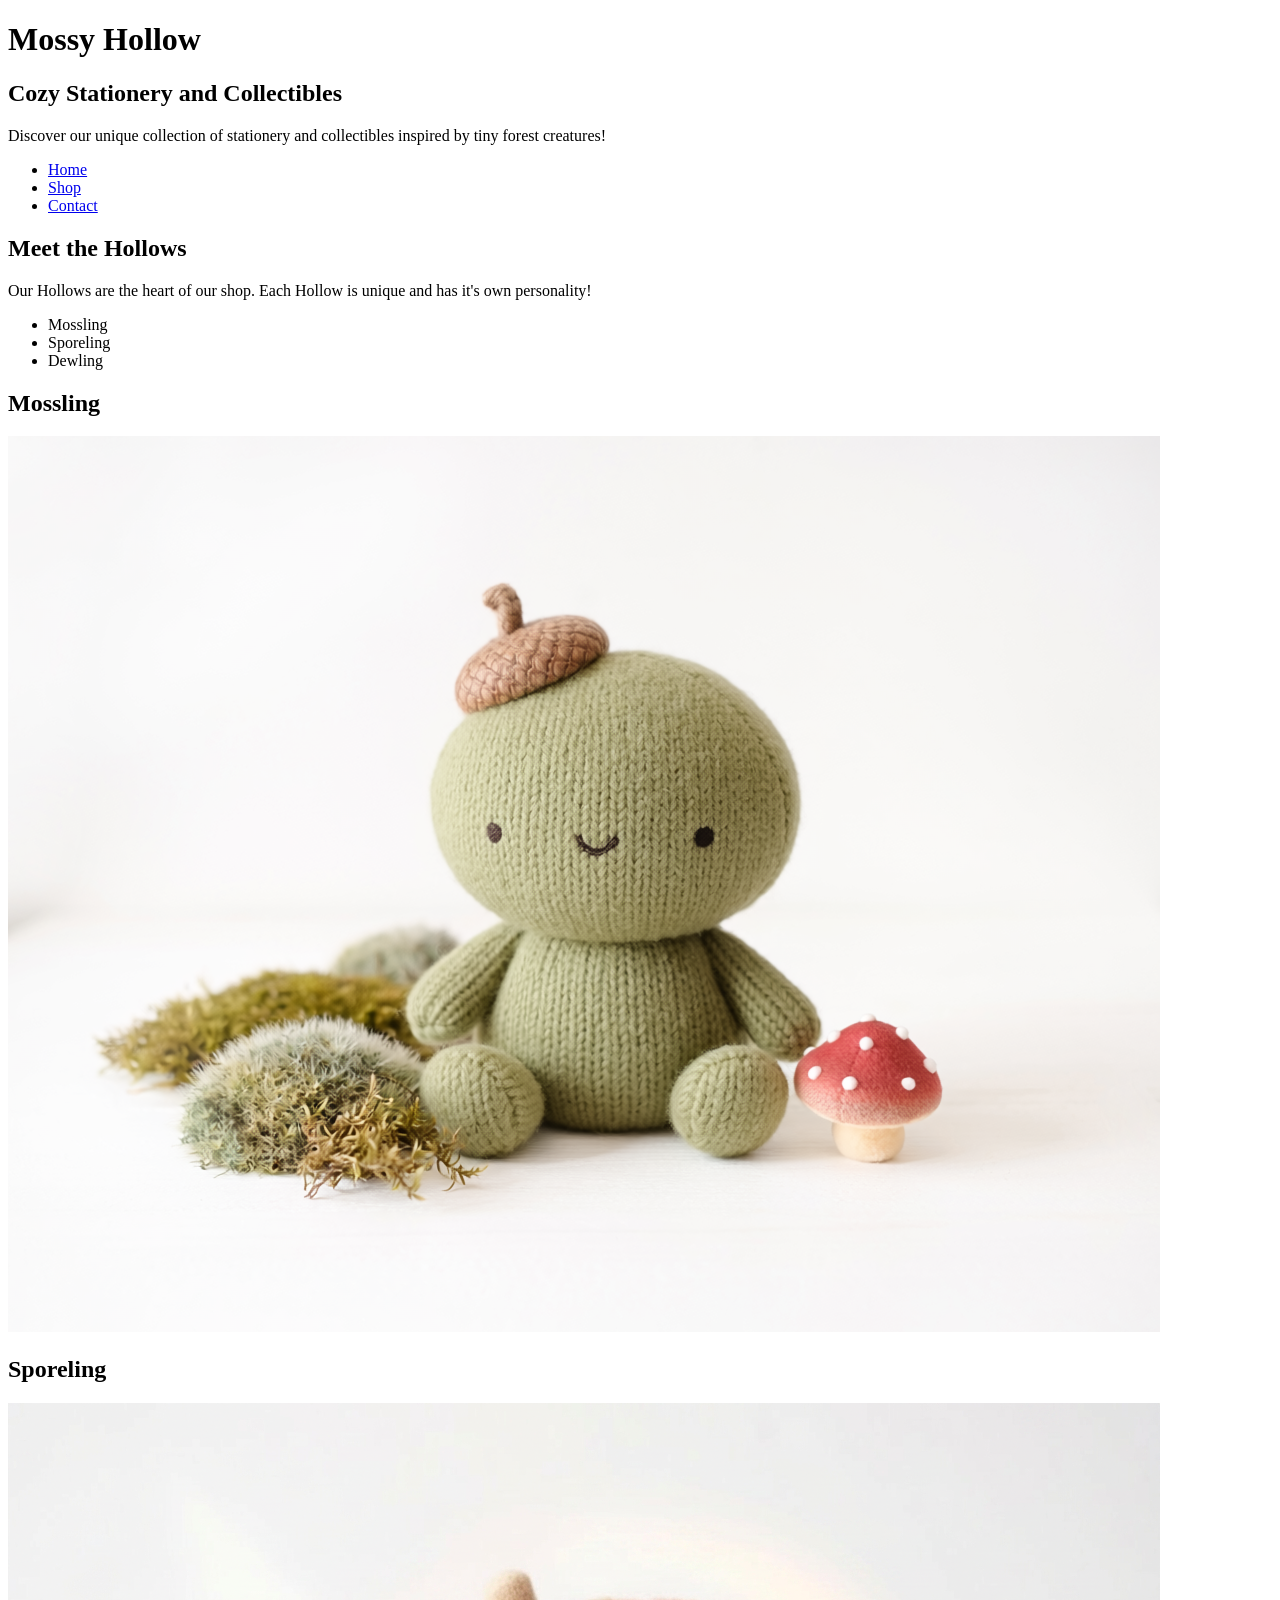
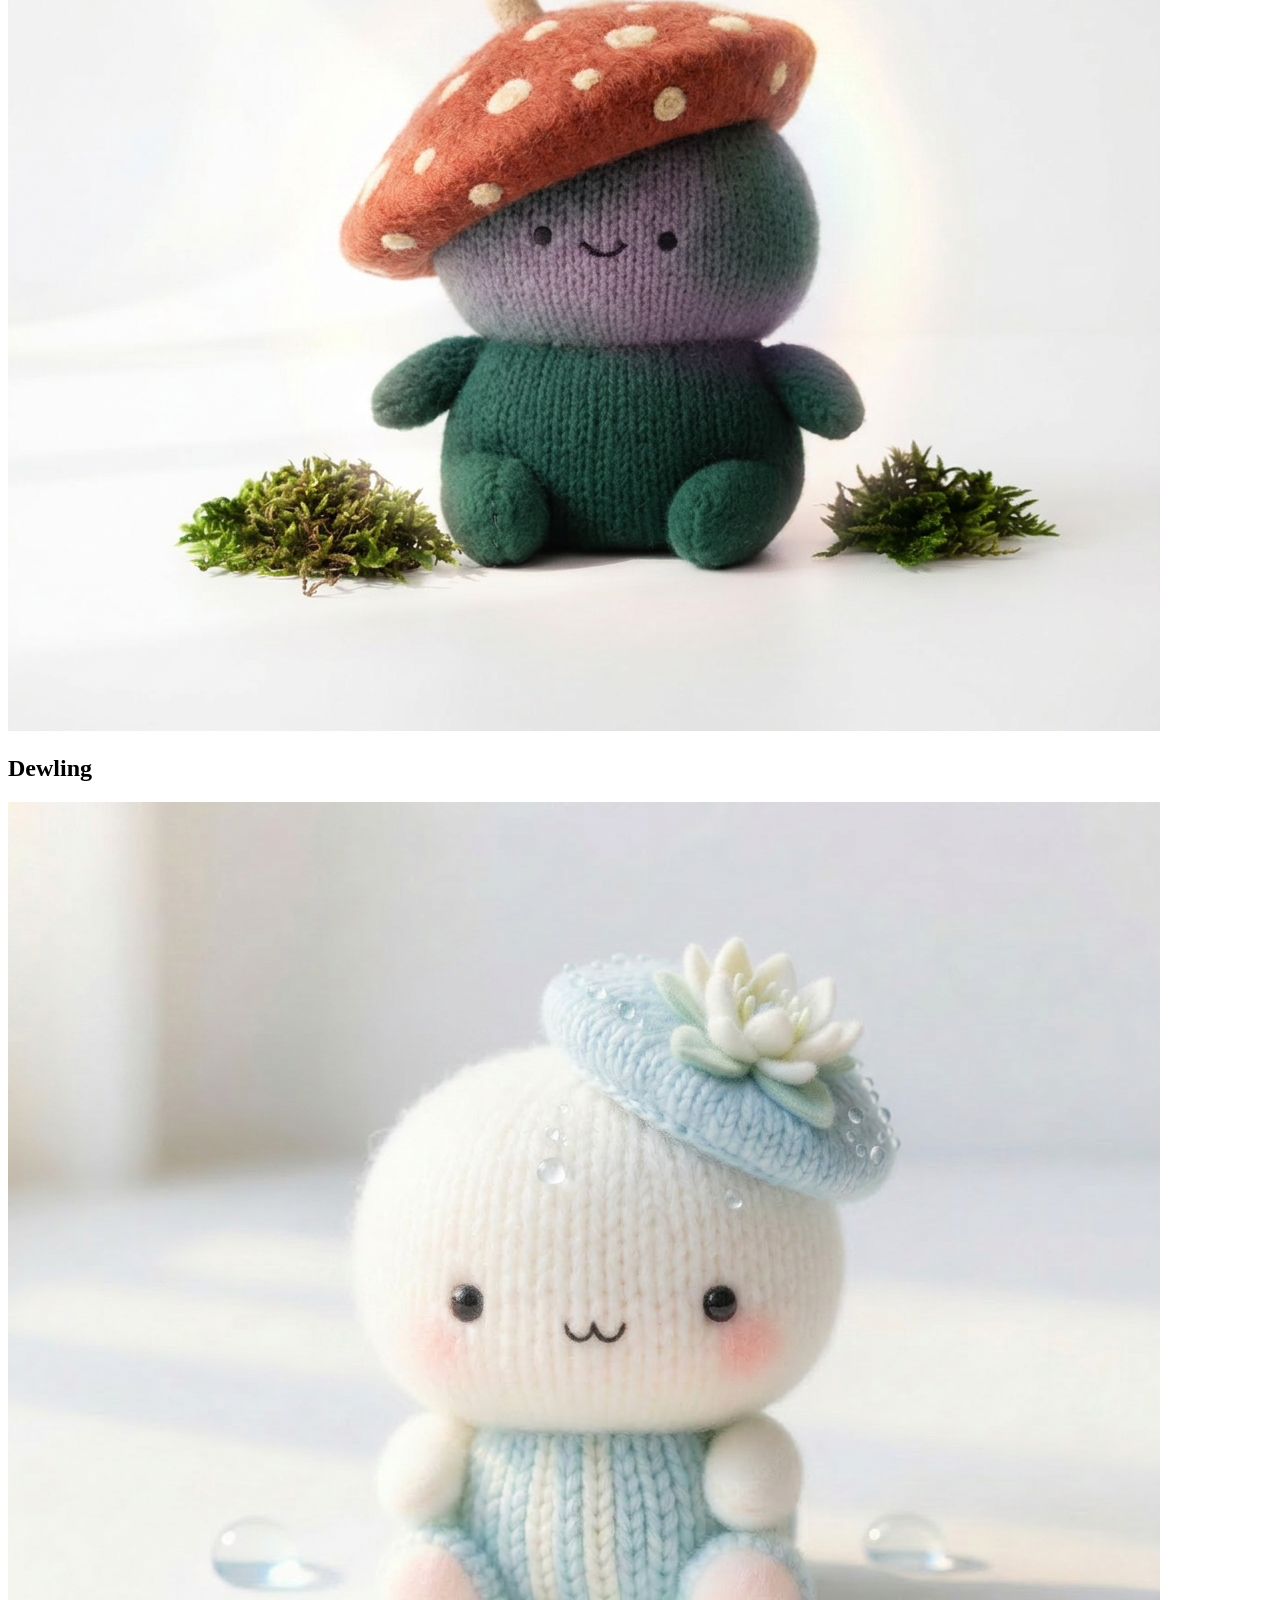
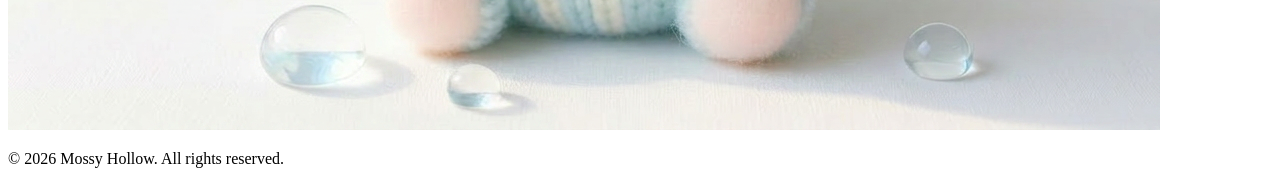
==== index.html @ 6e105a04 "module 3 assingment" ====
<!DOCTYPE html>
<!--lang indentifies the language of the page-->
<html lang="en">

<head>
    <meta charset="UTF-8">
    <meta name="viewport" content="width=device-width, initial-scale=1.0">
    <meta http-equiv="X-UA-Compatible" content="ie=edge">
    <!--meta name="description" content"..." tag provides brief summary of the webpage content. 
    it's what the search engine displays as the blurb under the page title. keep it under 160 characters -->
    <meta name="description"
        content="Mossy Hollow is a cozy stationery and collectibles shop inspired by tiny forest creatures. Discover journals, stickers, washi tapes, and so much more!">
    <title>Mossy Hollow</title>
    <!--link to external CSS file-->
    <link rel="stylesheet" href="[path to css file]">
</head>


<body>
    <!-- 1. header -->
    <header>
        <!--you only want one h1 per page, to not confuse the browser/user-->
        <h1>Mossy Hollow</h1>
        <h2>Cozy Stationery and Collectibles</h2>
        <p>Discover our unique collection of stationery and collectibles inspired by tiny forest creatures!</p>

        <!--NAV GOES HERE-->
        <nav>
            <ul>
                <li><a href="[path for homepage]">Home</a></li>
                <li><a href="[path for shop]">Shop</a></li>
                <li><a href="[path for contact]">Contact</a></li>
            </ul>
        </nav>
    </header>

    <!-- 2. main -->
    <!--creature introduction-->
    <main>
        <section>
            <h2>Meet the Hollows</h2>
            <p>Our Hollows are the heart of our shop. Each Hollow is unique and has it's own personality!</p>
            <ul>
                <li>Mossling</li>
                <li>Sporeling</li>
                <li>Dewling</li>
            </ul>
            <!--Maybe later expand on a catchier story.-->
        </section>

        <!--Creature #1 Mossling-->
        <section>
            <h2>Mossling</h2>
            <img src="images/mossling.png">
            <!--<p>Character traits for Mossling</p>-->
        </section>

        <!--Creature #2 Sporeling-->
        <section>
            <h2>Sporeling</h2>
            <img src="images/sporeling.png">
            <!--<p>Character traits for Sporeling</p>-->
        </section>

        <!--Creature #3 Dewling-->
        <section>
            <h2>Dewling</h2>
            <img src="images/dewling.png">
            <!--<p>Character traits for Dewling</p>-->
        </section>
    </main>

    <!-- 3. footer -->
    <footer>
        <!--character identity-->
        <p>&copy; 2026 Mossy Hollow. All rights reserved.</p>
    </footer>
</body>

</html>
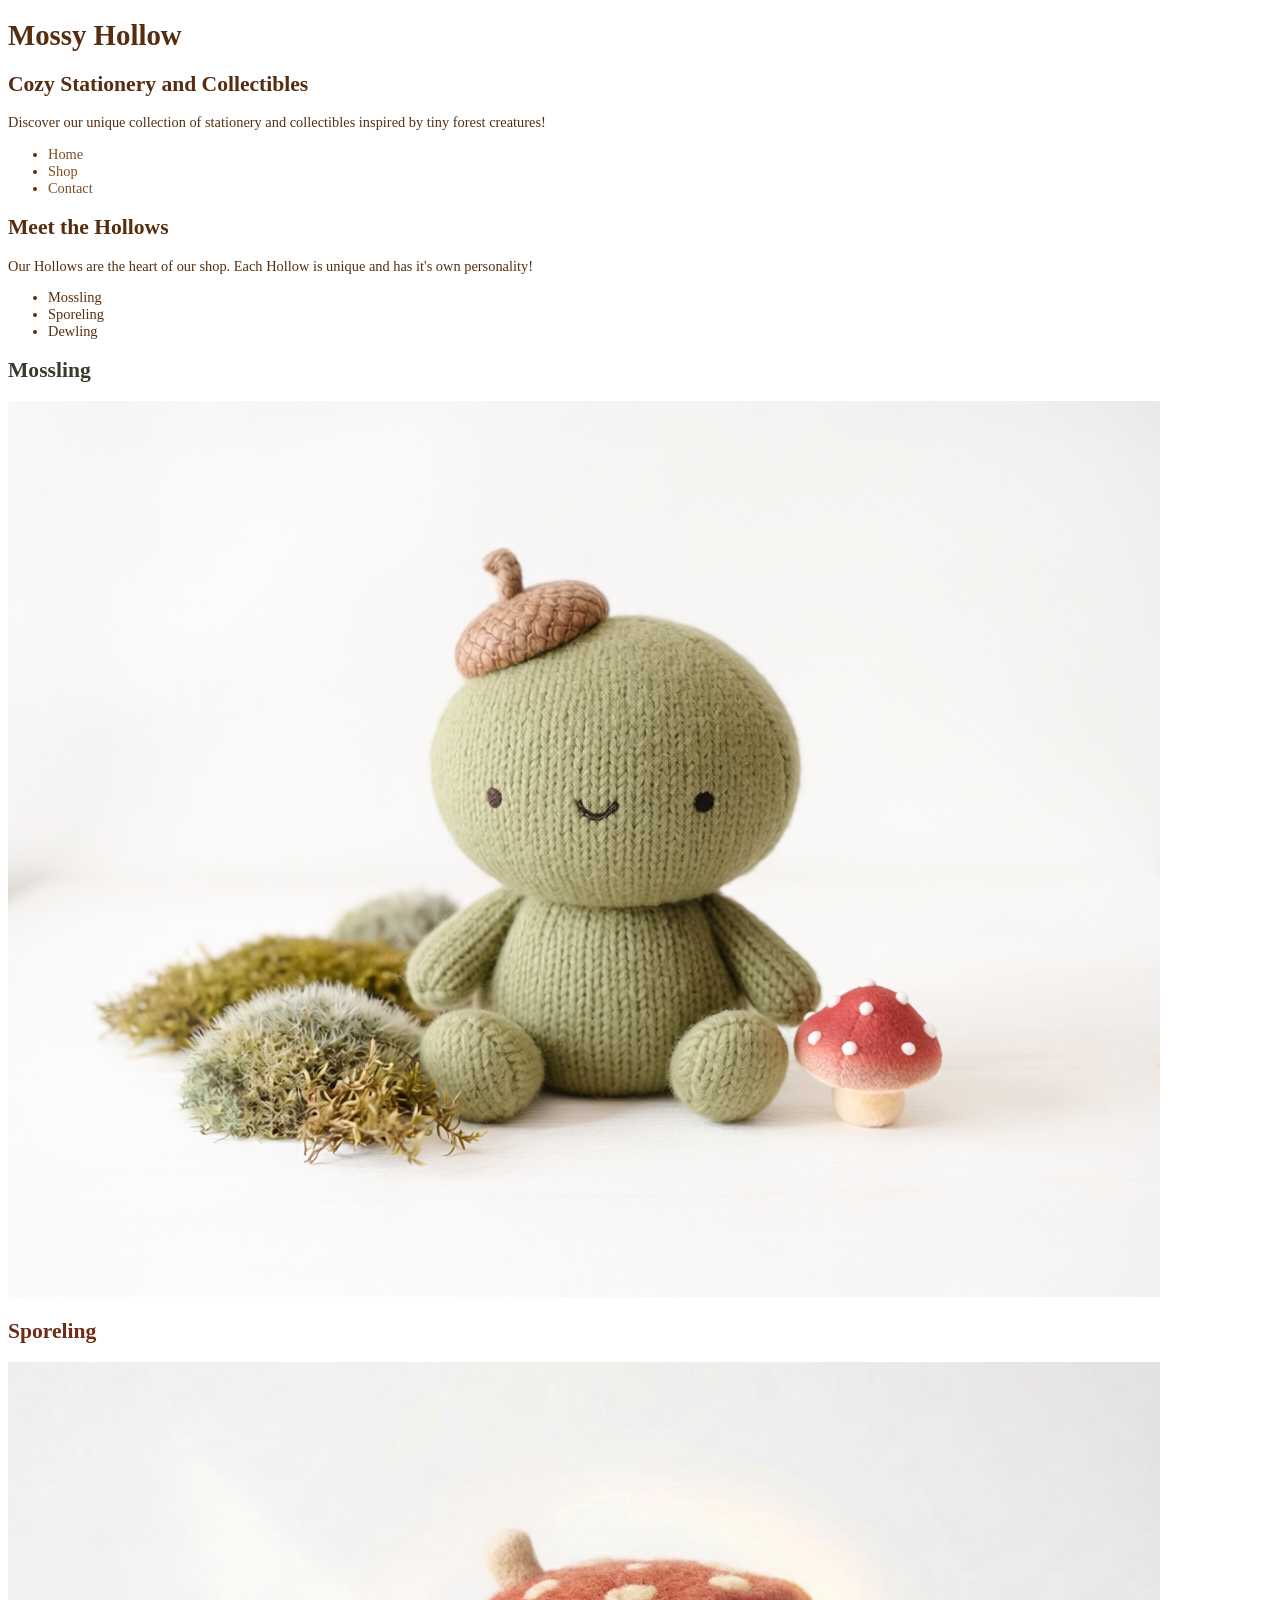
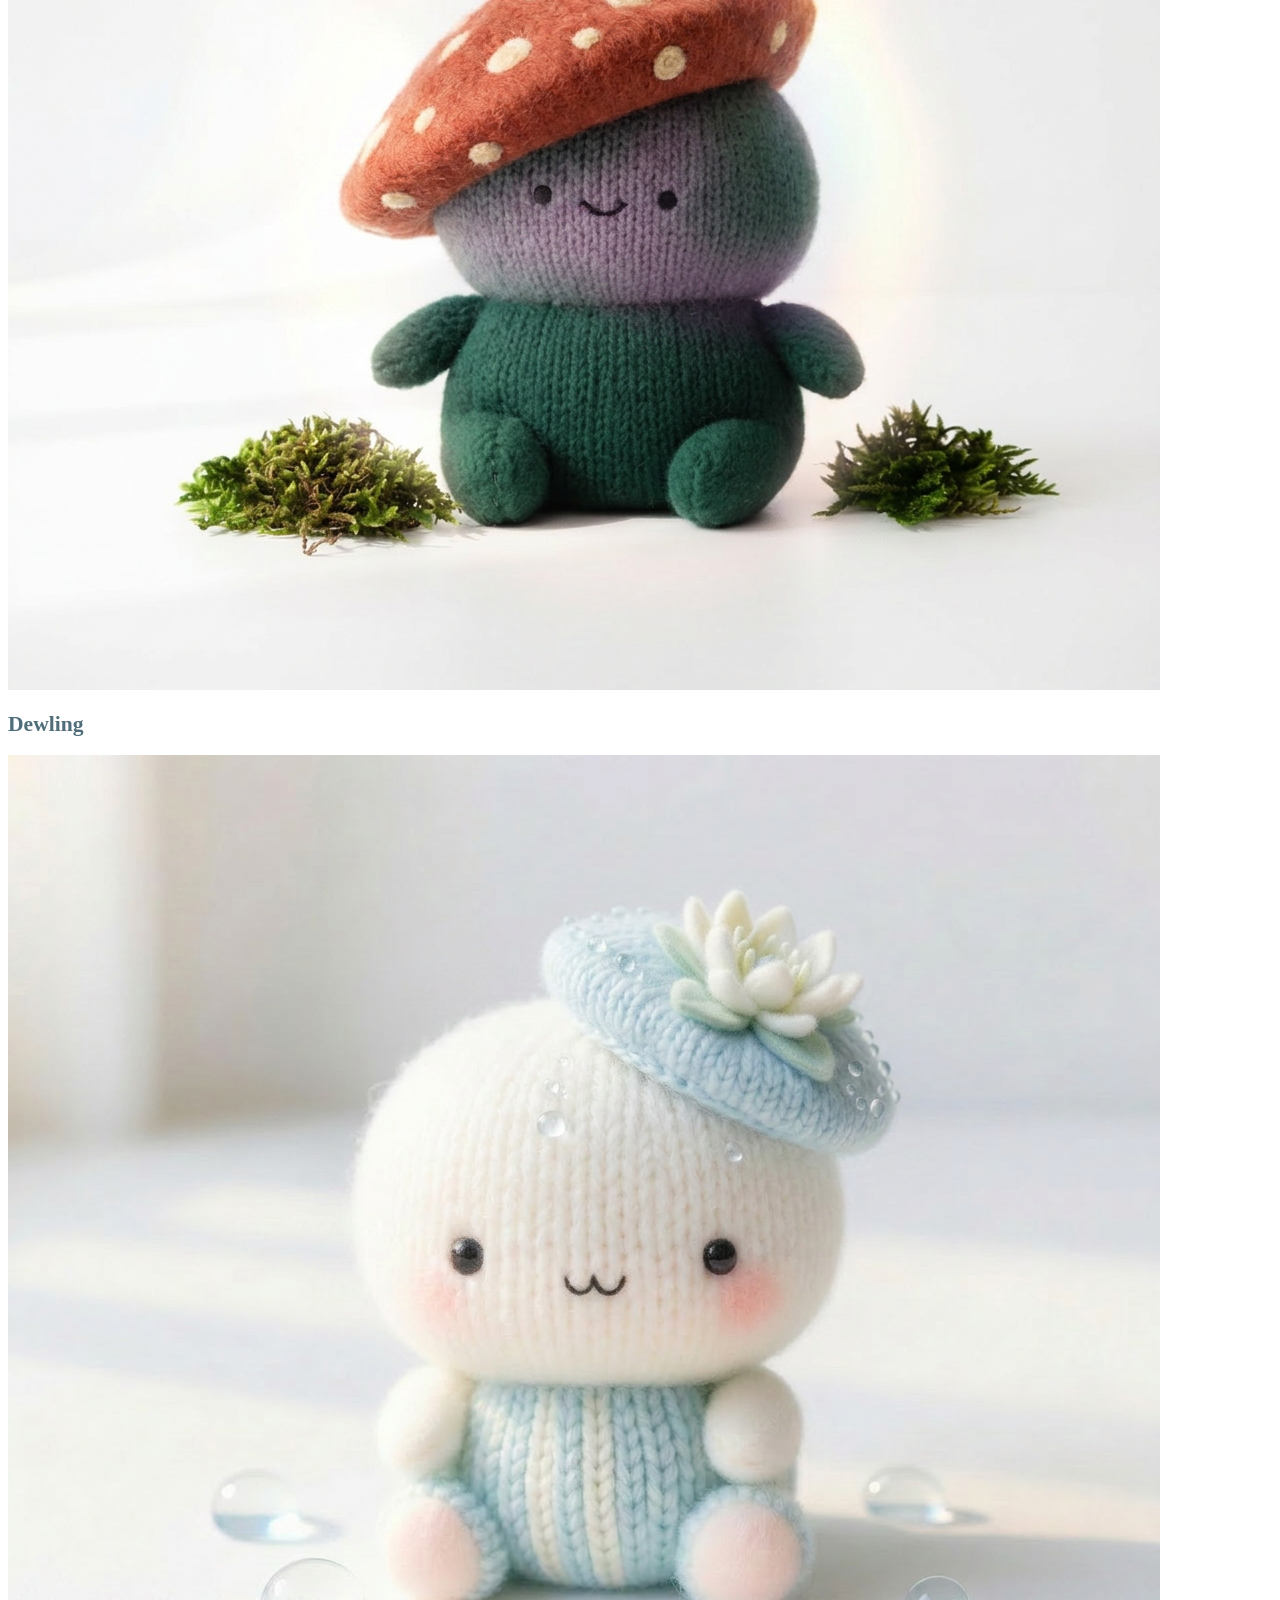
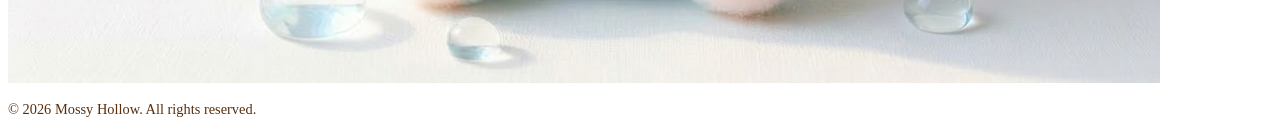
==== commit cda11274: "module 4" ====
--- a/index.html
+++ b/index.html
@@ -11,8 +11,14 @@
     <meta name="description"
         content="Mossy Hollow is a cozy stationery and collectibles shop inspired by tiny forest creatures. Discover journals, stickers, washi tapes, and so much more!">
     <title>Mossy Hollow</title>
+    <!--link to google font: poppins-->
+    <link rel="preconnect" href="https://fonts.googleapis.com">
+    <link rel="preconnect" href="https://fonts.gstatic.com" crossorigin>
+    <link
+        href="https://fonts.googleapis.com/css2?family=Poppins:ital,wght@0,100;0,200;0,300;0,400;0,500;0,600;0,700;0,800;0,900;1,100;1,200;1,300;1,400;1,500;1,600;1,700;1,800;1,900&display=swap"
+        rel="stylesheet">
     <!--link to external CSS file-->
-    <link rel="stylesheet" href="[path to css file]">
+    <link rel="stylesheet" href="styles/styles.css">
 </head>
 
 
@@ -49,21 +55,21 @@
         </section>
 
         <!--Creature #1 Mossling-->
-        <section>
+        <section id="mossling">
             <h2>Mossling</h2>
             <img src="images/mossling.png">
             <!--<p>Character traits for Mossling</p>-->
         </section>
 
         <!--Creature #2 Sporeling-->
-        <section>
+        <section id="sporeling">
             <h2>Sporeling</h2>
             <img src="images/sporeling.png">
             <!--<p>Character traits for Sporeling</p>-->
         </section>
-
+        
         <!--Creature #3 Dewling-->
-        <section>
+        <section id="dewling">
             <h2>Dewling</h2>
             <img src="images/dewling.png">
             <!--<p>Character traits for Dewling</p>-->
--- a/styles/styles.css
+++ b/styles/styles.css
@@ -0,0 +1,61 @@
+/* Type Selectors */
+body {
+    color: #582F0E;
+    font-family: "Poppins" sans-serif;
+    font-size: 0.9em;
+}
+
+h2 {
+    font-weight: bold;
+}
+
+/* ID OR Class Selector */
+#mossling {
+    color: #333D29;
+}
+
+#sporeling {
+    color: #8c3220;
+}
+
+#dewling {
+    color: #8aa8b8;
+}
+
+/* Relational Selector */
+nav a {
+    color: #7F4F24;
+    text-decoration: none;
+}
+
+#mossling h2 {
+    color: #333D29;
+}
+
+#sporeling h2 {
+    color: #6e2b18;
+}
+
+#dewling h2 {
+    color: #506e7a;
+}
+
+/* Combination Selector */
+h1,
+h2 {
+    color: #572C0F;
+}
+
+/* Attribute/Pseudo-class/Pseudo-element */
+nav a:hover {
+    color: #656D4A;
+    text-decoration: underline;
+}
+
+/* 
+EM / Font Sizes
+----------------
+1em = default size 
+0.9em = slightly smaller 
+0.8em = noticeably smaller
+*/
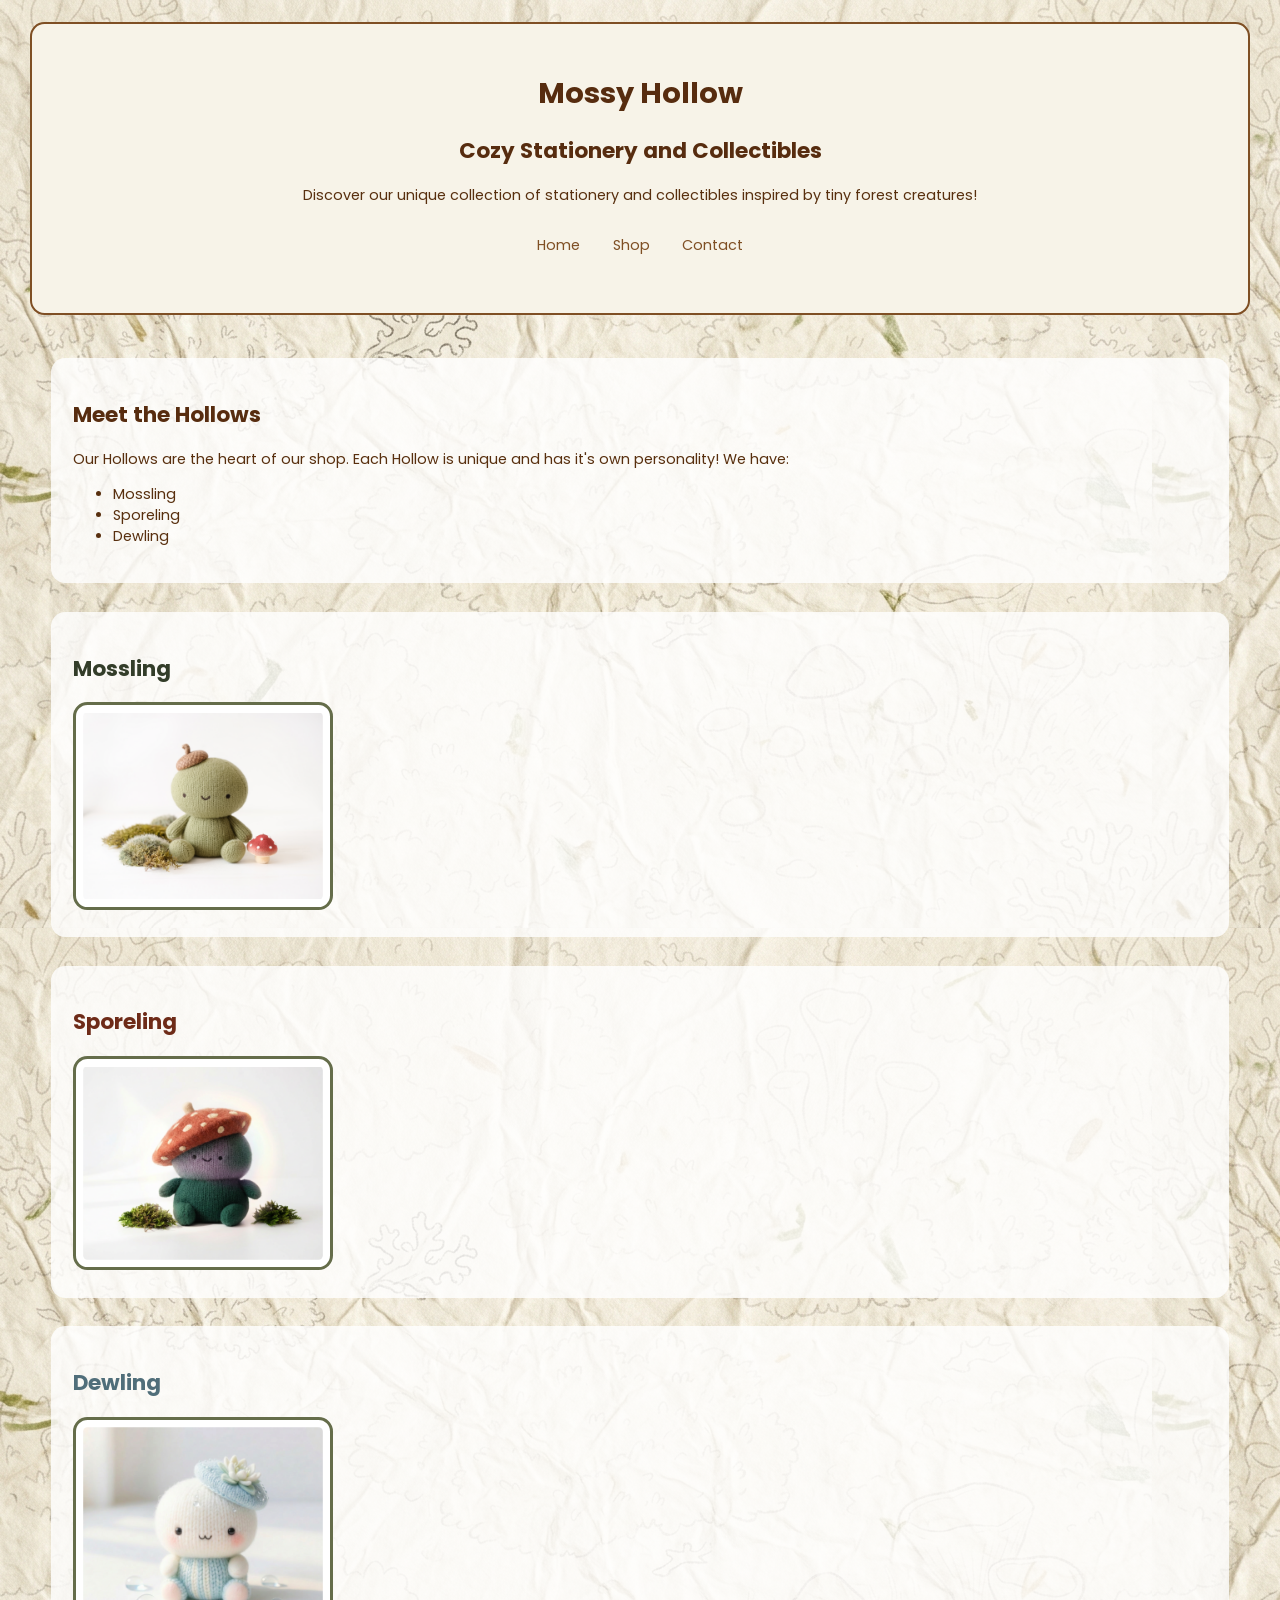
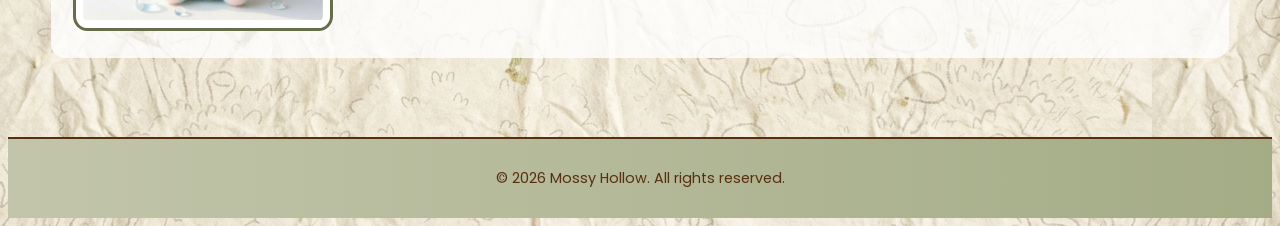
==== commit 17357f2a: "moduel 5" ====
--- a/index.html
+++ b/index.html
@@ -18,7 +18,7 @@
         href="https://fonts.googleapis.com/css2?family=Poppins:ital,wght@0,100;0,200;0,300;0,400;0,500;0,600;0,700;0,800;0,900;1,100;1,200;1,300;1,400;1,500;1,600;1,700;1,800;1,900&display=swap"
         rel="stylesheet">
     <!--link to external CSS file-->
-    <link rel="stylesheet" href="styles/styles.css">
+    <link rel="stylesheet" href="styles/theme.css">
 </head>
 
 
@@ -33,9 +33,9 @@
         <!--NAV GOES HERE-->
         <nav>
             <ul>
-                <li><a href="[path for homepage]">Home</a></li>
-                <li><a href="[path for shop]">Shop</a></li>
-                <li><a href="[path for contact]">Contact</a></li>
+                <li><a href="index.html">Home</a></li>
+                <li><a href="pages/shop.html">Shop</a></li>
+                <li><a href="pages/contact.html">Contact</a></li>
             </ul>
         </nav>
     </header>
@@ -45,7 +45,7 @@
     <main>
         <section>
             <h2>Meet the Hollows</h2>
-            <p>Our Hollows are the heart of our shop. Each Hollow is unique and has it's own personality!</p>
+            <p>Our Hollows are the heart of our shop. Each Hollow is unique and has it's own personality! We have:</p>
             <ul>
                 <li>Mossling</li>
                 <li>Sporeling</li>
@@ -57,21 +57,21 @@
         <!--Creature #1 Mossling-->
         <section id="mossling">
             <h2>Mossling</h2>
-            <img src="images/mossling.png">
+            <img src="images/characters/mossling.png">
             <!--<p>Character traits for Mossling</p>-->
         </section>
 
         <!--Creature #2 Sporeling-->
         <section id="sporeling">
             <h2>Sporeling</h2>
-            <img src="images/sporeling.png">
+            <img src="images/characters/sporeling.png">
             <!--<p>Character traits for Sporeling</p>-->
         </section>
         
         <!--Creature #3 Dewling-->
         <section id="dewling">
             <h2>Dewling</h2>
-            <img src="images/dewling.png">
+            <img src="images/characters/dewling.png">
             <!--<p>Character traits for Dewling</p>-->
         </section>
     </main>
--- a/styles/theme.css
+++ b/styles/theme.css
@@ -0,0 +1,125 @@
+/* MODULE 4 - Selectors */
+/* Type Selectors */
+body {
+    color: #582F0E;
+    font-family: "Poppins";
+    font-size: 0.9em;
+    background: url("../images/background/background.png") repeat;
+}
+
+h2 {
+    font-weight: bold;
+}
+
+/* ID OR Class Selector */
+#mossling {
+    color: #333D29;
+}
+
+#sporeling {
+    color: #8c3220;
+}
+
+#dewling {
+    color: #8aa8b8;
+}
+
+/* Relational Selector */
+nav a {
+    color: #7F4F24;
+    text-decoration: none;
+}
+
+#mossling h2 {
+    color: #333D29;
+}
+
+#sporeling h2 {
+    color: #6e2b18;
+}
+
+#dewling h2 {
+    color: #506e7a;
+}
+
+/* Combination Selector */
+h1,
+h2 {
+    color: #572C0F;
+}
+
+/* Attribute/Pseudo-class/Pseudo-element */
+nav a:hover {
+    color: #656D4A;
+    text-decoration: underline;
+}
+
+/* 
+EM / Font Sizes
+----------------
+1em = default size 
+0.9em = slightly smaller 
+0.8em = noticeably smaller
+*/
+
+/* MODULE 5 - Box Model */
+
+/* Page Layout + Spacing */
+header {
+    padding: 2em;
+    margin: 1.5em;
+    background-color: #f7f3e8;
+    border: 0.2em solid #7F4F24;
+    border-radius: 1em;
+    text-align: center;
+}
+
+main {
+    padding: 1.5em;
+    margin: 1.5em;
+}
+
+section {
+    padding: 1.5em;
+    margin-bottom: 2em;
+    background-color: rgba(255, 255, 255, 0.8);
+    border-radius: 1em;
+}
+
+/* Navigation Spacing*/
+nav ul {
+    padding: 1em;
+    margin-top: 1em;
+}
+
+nav li {
+    display: inline-block;
+    margin: 0 1em;
+}
+
+/* Image Border AND Spacing */
+img {
+    width: 40%;
+    max-width: 15rem;
+    border: 0.25em solid #656D4A;
+    border-radius: 1em;
+    padding: 0.5em;
+    background-color: white;
+}
+
+/* Footer Gradient */
+footer {
+    margin-top: 2em;
+    padding: 1em;
+    text-align: center;
+    background: linear-gradient(to right, #c2c5aa, #a4ac86);
+    border-top: 0.2em solid #582F0E;
+}
+
+/* Columns*/
+#display-images {
+    display: grid;
+    grid-template-columns: repeat(3,1fr);
+    gap: 1em;
+    justify-items: center;
+}
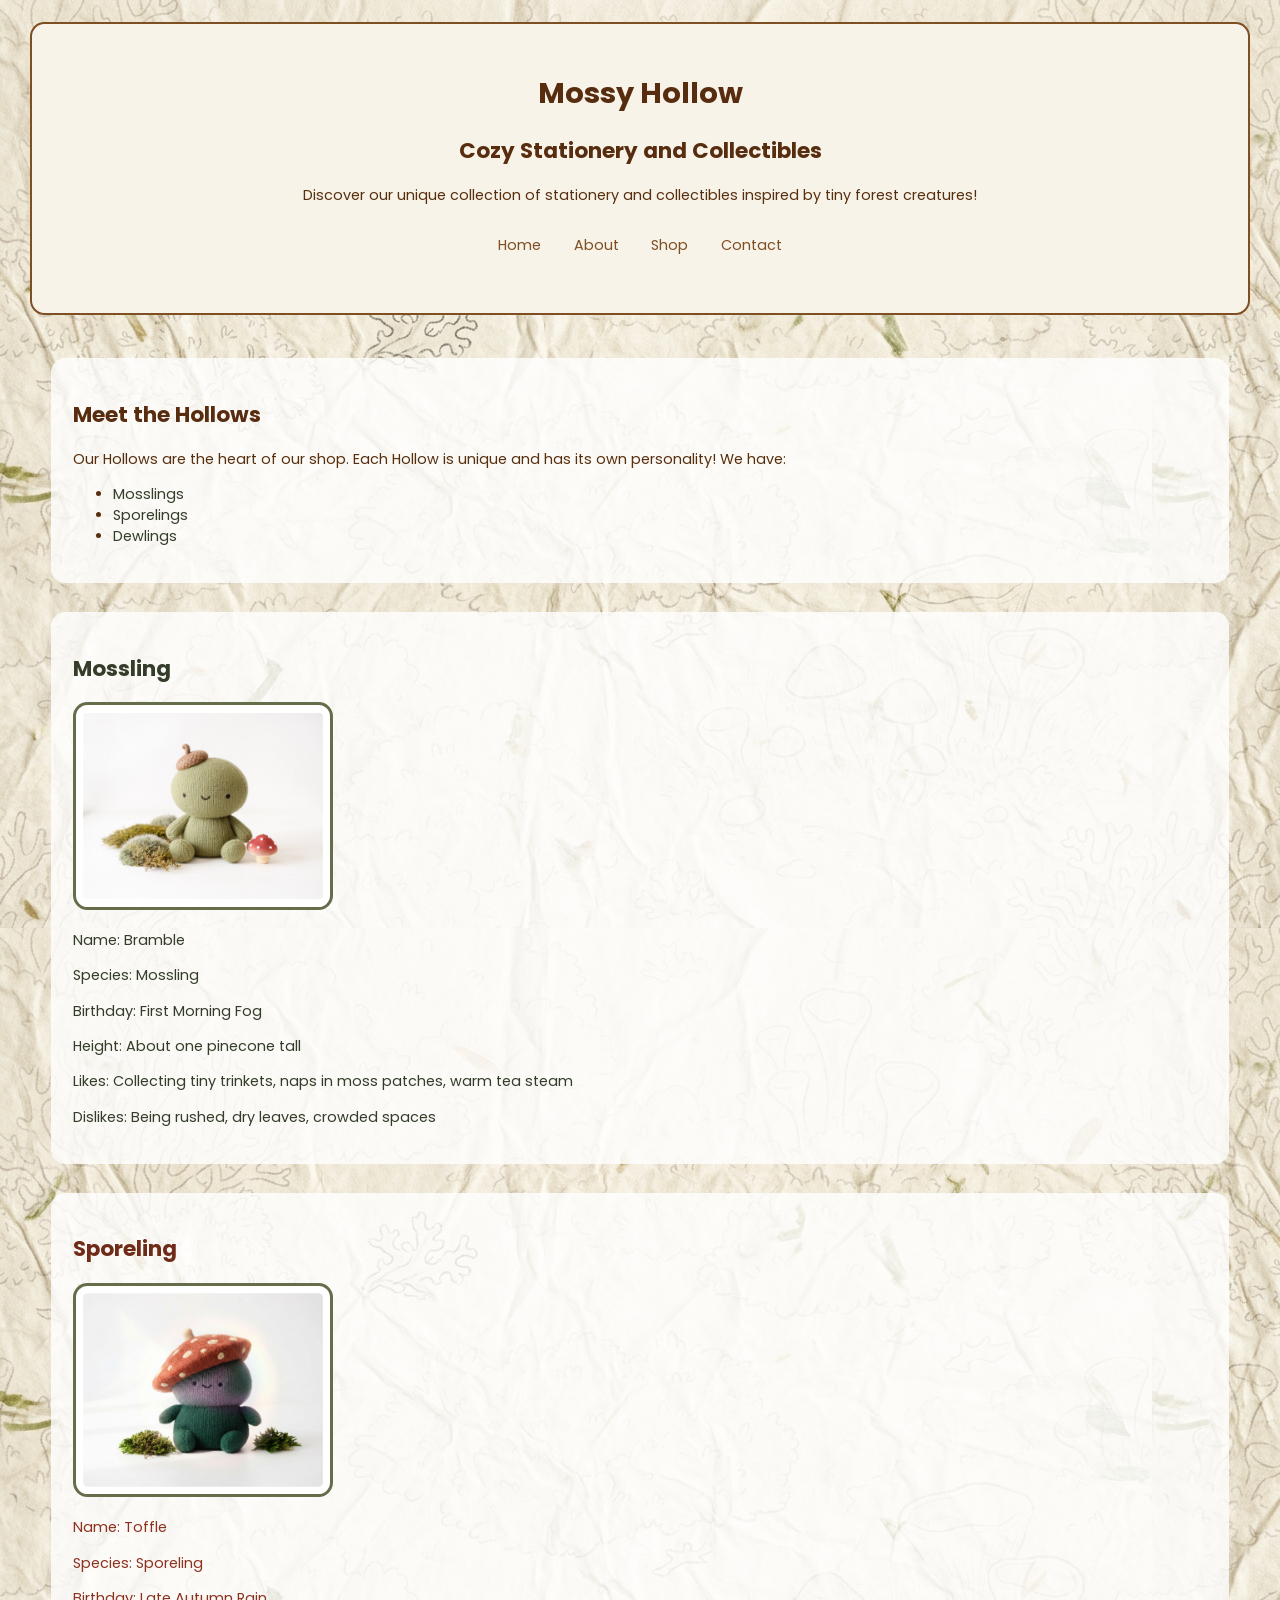
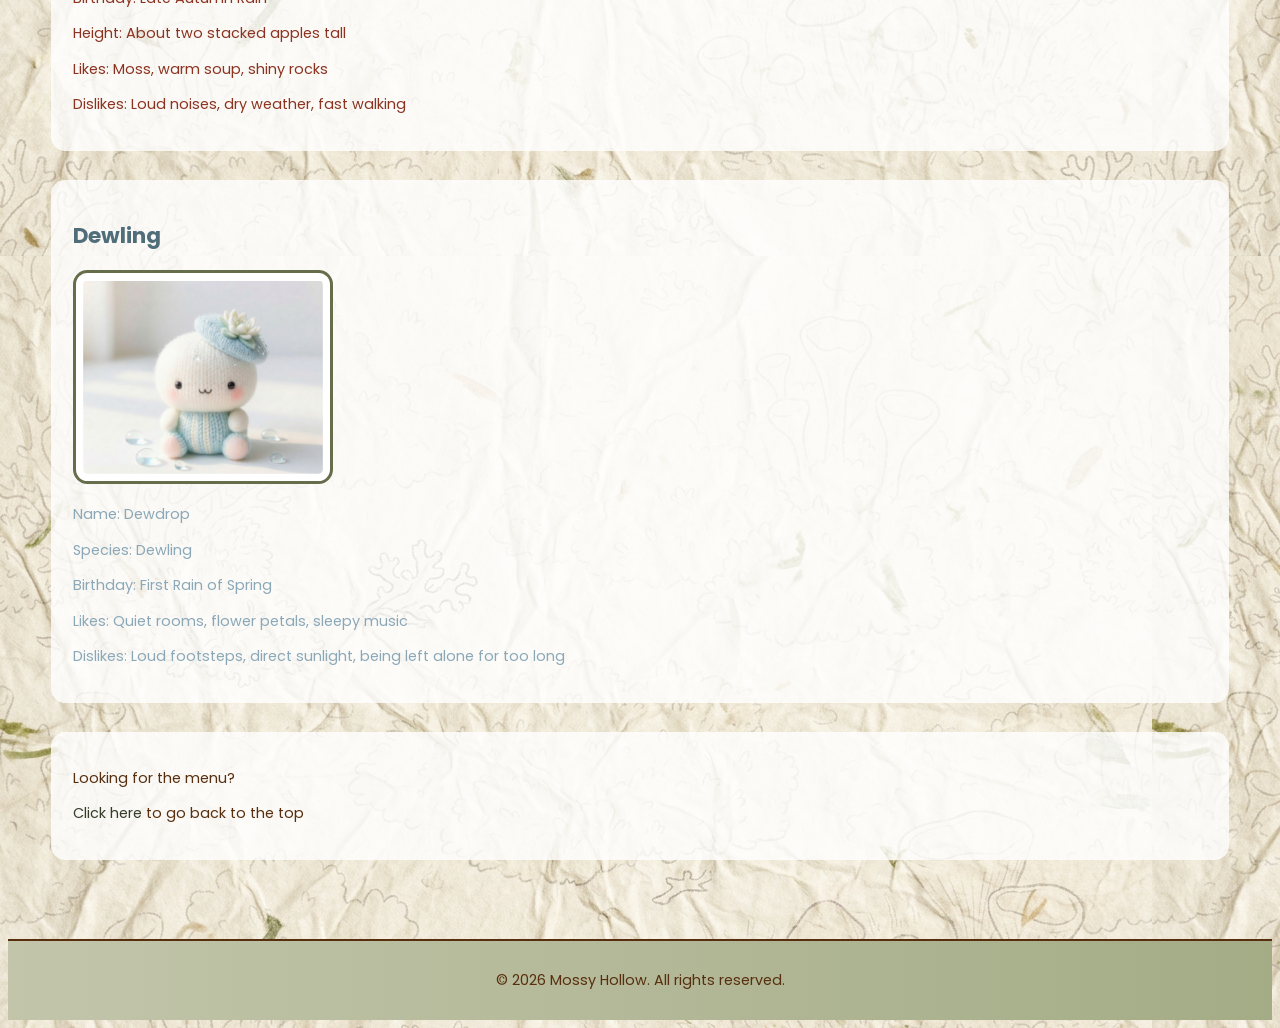
==== commit 4be62edf: "module 6" ====
--- a/index.html
+++ b/index.html
@@ -24,7 +24,7 @@
 
 <body>
     <!-- 1. header -->
-    <header>
+    <header id="top">
         <!--you only want one h1 per page, to not confuse the browser/user-->
         <h1>Mossy Hollow</h1>
         <h2>Cozy Stationery and Collectibles</h2>
@@ -34,8 +34,10 @@
         <nav>
             <ul>
                 <li><a href="index.html">Home</a></li>
+                <li><a href="pages/about.html">About</a></li>
                 <li><a href="pages/shop.html">Shop</a></li>
                 <li><a href="pages/contact.html">Contact</a></li>
+
             </ul>
         </nav>
     </header>
@@ -45,11 +47,11 @@
     <main>
         <section>
             <h2>Meet the Hollows</h2>
-            <p>Our Hollows are the heart of our shop. Each Hollow is unique and has it's own personality! We have:</p>
+            <p>Our Hollows are the heart of our shop. Each Hollow is unique and has its own personality! We have:</p>
             <ul>
-                <li>Mossling</li>
-                <li>Sporeling</li>
-                <li>Dewling</li>
+                <li><a href="#mossling">Mosslings</a></li>
+                <li><a href="#sporeling">Sporelings</a></li>
+                <li><a href="#dewling">Dewlings</a></li>
             </ul>
             <!--Maybe later expand on a catchier story.-->
         </section>
@@ -57,23 +59,46 @@
         <!--Creature #1 Mossling-->
         <section id="mossling">
             <h2>Mossling</h2>
-            <img src="images/characters/mossling.png">
+            <img src="images/characters/mossling.png" alt="Mossling forest character">
             <!--<p>Character traits for Mossling</p>-->
+            <p>Name: Bramble</p>
+            <p>Species: Mossling</p>
+            <p>Birthday: First Morning Fog</p>
+            <p>Height: About one pinecone tall</p>
+            <p>Likes: Collecting tiny trinkets, naps in moss patches, warm tea steam</p>
+            <p>Dislikes: Being rushed, dry leaves, crowded spaces</p>
         </section>
 
         <!--Creature #2 Sporeling-->
         <section id="sporeling">
             <h2>Sporeling</h2>
-            <img src="images/characters/sporeling.png">
+            <img src="images/characters/sporeling.png" alt="Sporeling forest character">
             <!--<p>Character traits for Sporeling</p>-->
+            <p>Name: Toffle</p>
+            <p>Species: Sporeling</p>
+            <p>Birthday: Late Autumn Rain</p>
+            <p>Height: About two stacked apples tall</p>
+            <p>Likes: Moss, warm soup, shiny rocks</p>
+            <p>Dislikes: Loud noises, dry weather, fast walking</p>
         </section>
-        
+
         <!--Creature #3 Dewling-->
         <section id="dewling">
             <h2>Dewling</h2>
-            <img src="images/characters/dewling.png">
+            <img src="images/characters/dewling.png" alt="Dewling forest character">
             <!--<p>Character traits for Dewling</p>-->
+            <p>Name: Dewdrop</p>
+            <p>Species: Dewling</p>
+            <p>Birthday: First Rain of Spring</p>
+            <p>Likes: Quiet rooms, flower petals, sleepy music</p>
+            <p>Dislikes: Loud footsteps, direct sunlight, being left alone for too long</p>
         </section>
+
+        <section>
+            <p>Looking for the menu?</p>
+            <p><a href="#top">Click here</a> to go back to the top</p>
+        </section>
+
     </main>
 
     <!-- 3. footer -->
--- a/styles/theme.css
+++ b/styles/theme.css
@@ -119,7 +119,57 @@
 /* Columns*/
 #display-images {
     display: grid;
-    grid-template-columns: repeat(3,1fr);
+    grid-template-columns: repeat(3, 1fr);
     gap: 1em;
     justify-items: center;
+}
+
+/* MODULE 6 */
+#about-columns {
+    /*This is the container for the about us columns*/
+    display: grid;
+    grid-template-columns: repeat(3, 1fr);
+    gap: 1em;
+}
+
+/*Link Styling*/
+a {
+    color: #333D29;
+    text-decoration: none;
+}
+
+a:hover {
+    color: #8c3220;
+    text-decoration: underline;
+}
+
+/* Media Queries: Adjust columns and images for smaller screens */
+@media (max-width: 768px) {
+
+    #about-columns,
+    #display-images {
+        grid-template-columns: repeat(2, 1fr);
+    }
+
+    img {
+        width: 70%;
+    }
+}
+
+/*Small screen layout that stacks nav menu and content into one column */
+@media (max-width: 480px) {
+
+    #about-columns,
+    #display-images {
+        grid-template-columns: 1fr;
+    }
+
+    nav li {
+        display: block;
+        margin: 0.5em 0;
+    }
+
+    img {
+        width: 90%;
+    }
 }
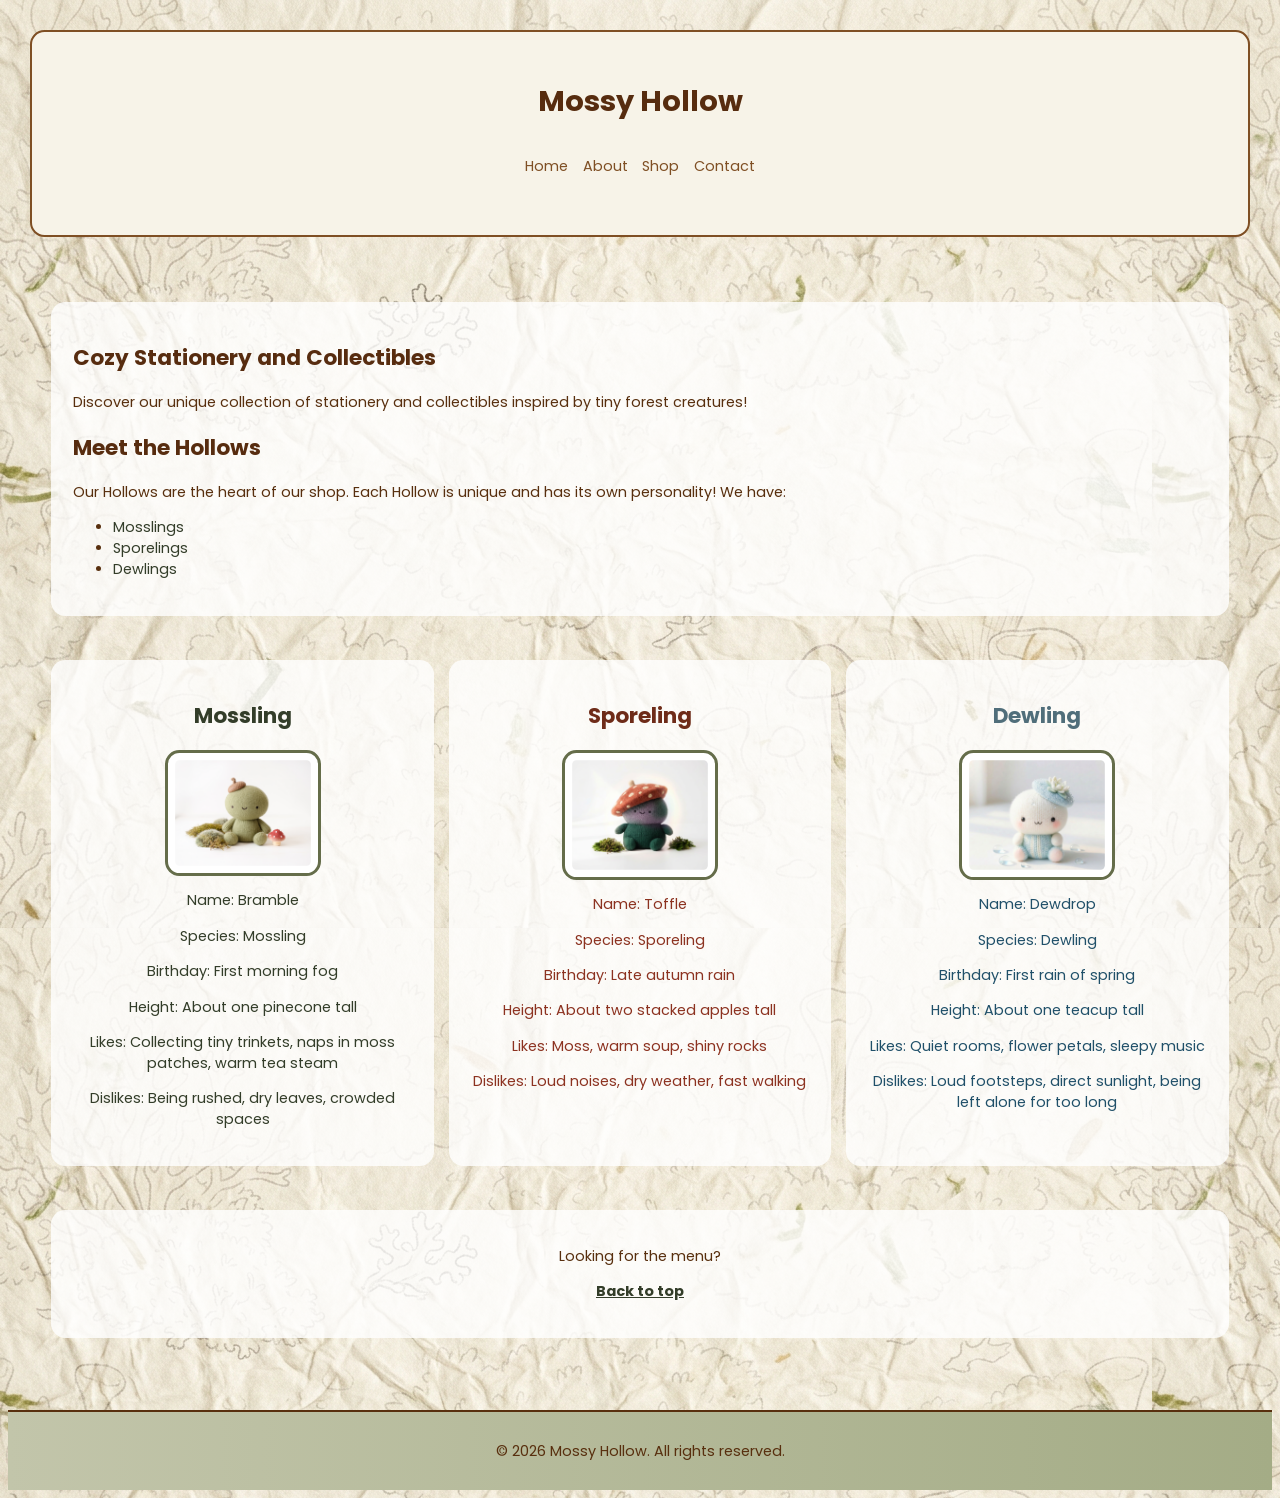
==== commit 6c555ff7: "module 8" ====
--- a/index.html
+++ b/index.html
@@ -27,8 +27,7 @@
     <header id="top">
         <!--you only want one h1 per page, to not confuse the browser/user-->
         <h1>Mossy Hollow</h1>
-        <h2>Cozy Stationery and Collectibles</h2>
-        <p>Discover our unique collection of stationery and collectibles inspired by tiny forest creatures!</p>
+
 
         <!--NAV GOES HERE-->
         <nav>
@@ -44,8 +43,10 @@
 
     <!-- 2. main -->
     <!--creature introduction-->
-    <main>
-        <section>
+    <main class="home-grid">
+        <section class="welcome-hook">
+            <h2>Cozy Stationery and Collectibles</h2>
+            <p>Discover our unique collection of stationery and collectibles inspired by tiny forest creatures!</p>
             <h2>Meet the Hollows</h2>
             <p>Our Hollows are the heart of our shop. Each Hollow is unique and has its own personality! We have:</p>
             <ul>
@@ -63,7 +64,7 @@
             <!--<p>Character traits for Mossling</p>-->
             <p>Name: Bramble</p>
             <p>Species: Mossling</p>
-            <p>Birthday: First Morning Fog</p>
+            <p>Birthday: First morning fog</p>
             <p>Height: About one pinecone tall</p>
             <p>Likes: Collecting tiny trinkets, naps in moss patches, warm tea steam</p>
             <p>Dislikes: Being rushed, dry leaves, crowded spaces</p>
@@ -76,7 +77,7 @@
             <!--<p>Character traits for Sporeling</p>-->
             <p>Name: Toffle</p>
             <p>Species: Sporeling</p>
-            <p>Birthday: Late Autumn Rain</p>
+            <p>Birthday: Late autumn rain</p>
             <p>Height: About two stacked apples tall</p>
             <p>Likes: Moss, warm soup, shiny rocks</p>
             <p>Dislikes: Loud noises, dry weather, fast walking</p>
@@ -89,14 +90,15 @@
             <!--<p>Character traits for Dewling</p>-->
             <p>Name: Dewdrop</p>
             <p>Species: Dewling</p>
-            <p>Birthday: First Rain of Spring</p>
+            <p>Birthday: First rain of spring</p>
+            <p>Height: About one teacup tall</p>
             <p>Likes: Quiet rooms, flower petals, sleepy music</p>
             <p>Dislikes: Loud footsteps, direct sunlight, being left alone for too long</p>
         </section>
 
-        <section>
+        <section class="back-to-top">
             <p>Looking for the menu?</p>
-            <p><a href="#top">Click here</a> to go back to the top</p>
+            <p><a href="#top">Back to top</a></p>
         </section>
 
     </main>
--- a/styles/theme.css
+++ b/styles/theme.css
@@ -21,7 +21,7 @@
 }
 
 #dewling {
-    color: #8aa8b8;
+    color: #205069;
 }
 
 /* Relational Selector */
@@ -90,6 +90,7 @@
 nav ul {
     padding: 1em;
     margin-top: 1em;
+    flex-wrap: wrap;
 }
 
 nav li {
@@ -109,7 +110,7 @@
 
 /* Footer Gradient */
 footer {
-    margin-top: 2em;
+    margin-top: auto;
     padding: 1em;
     text-align: center;
     background: linear-gradient(to right, #c2c5aa, #a4ac86);
@@ -143,8 +144,68 @@
     text-decoration: underline;
 }
 
-/* Media Queries: Adjust columns and images for smaller screens */
-@media (max-width: 768px) {
+/* MODULE 7 */
+
+/* Flexbox #1 nav menu */
+nav ul {
+    display: flex;
+    flex-direction: row;
+    justify-content: center;
+    gap: 1em;
+    list-style-type: none;
+}
+
+nav li {
+    display: block;
+    margin: 0;
+}
+
+/* Flexbox #2 index.html */
+
+.home-grid {
+    display: grid;
+    grid-template-columns: 1fr 1fr 1fr;
+    grid-template-rows: auto auto auto;
+    grid-template-areas:
+        "welcome-hook welcome-hook welcome-hook"
+        "mossling sporeling dewling"
+        "back-to-top back-to-top back-to-top";
+    gap: 1em;
+}
+
+.welcome-hook {
+    grid-area: welcome-hook;
+}
+
+#mossling {
+    grid-area: mossling;
+}
+
+#sporeling {
+    grid-area: sporeling;
+}
+
+#dewling {
+    grid-area: dewling;
+}
+
+.back-to-top {
+    grid-area: back-to-top;
+}
+
+/*Media Queries*/
+
+/* Tablet and smaller */
+@media (max-width: 48rem) {
+    .home-grid {
+        grid-template-columns: 1fr;
+        grid-template-areas:
+            "welcome-hook"
+            "mossling"
+            "sporeling"
+            "dewling"
+            "back-to-top";
+    }
 
     #about-columns,
     #display-images {
@@ -156,20 +217,59 @@
     }
 }
 
-/*Small screen layout that stacks nav menu and content into one column */
-@media (max-width: 480px) {
+/* Small phones */
+@media (max-width: 30rem) {
 
     #about-columns,
     #display-images {
         grid-template-columns: 1fr;
     }
 
-    nav li {
-        display: block;
-        margin: 0.5em 0;
+    nav ul {
+        flex-direction: column;
+        align-items: center;
     }
 
     img {
         width: 90%;
     }
+}
+
+#mossling,
+#sporeling,
+#dewling {
+    text-align: center;
+}
+
+#mossling img,
+#sporeling img,
+#dewling img {
+    display: block;
+    margin: 0 auto;
+}
+
+/* Constructive Feedback: Anchor Footer to the bottom of the page */
+html,
+body {
+    min-height: 100%;
+}
+
+body {
+    min-height: 100vh;
+    display: flex;
+    flex-direction: column;
+}
+
+footer {
+    margin-top: auto;
+}
+
+/* Constructive Feedback, Increase Link */
+.back-to-top {
+    text-align: center;
+}
+
+.back-to-top a {
+    font-weight: bold;
+    text-decoration: underline;
 }
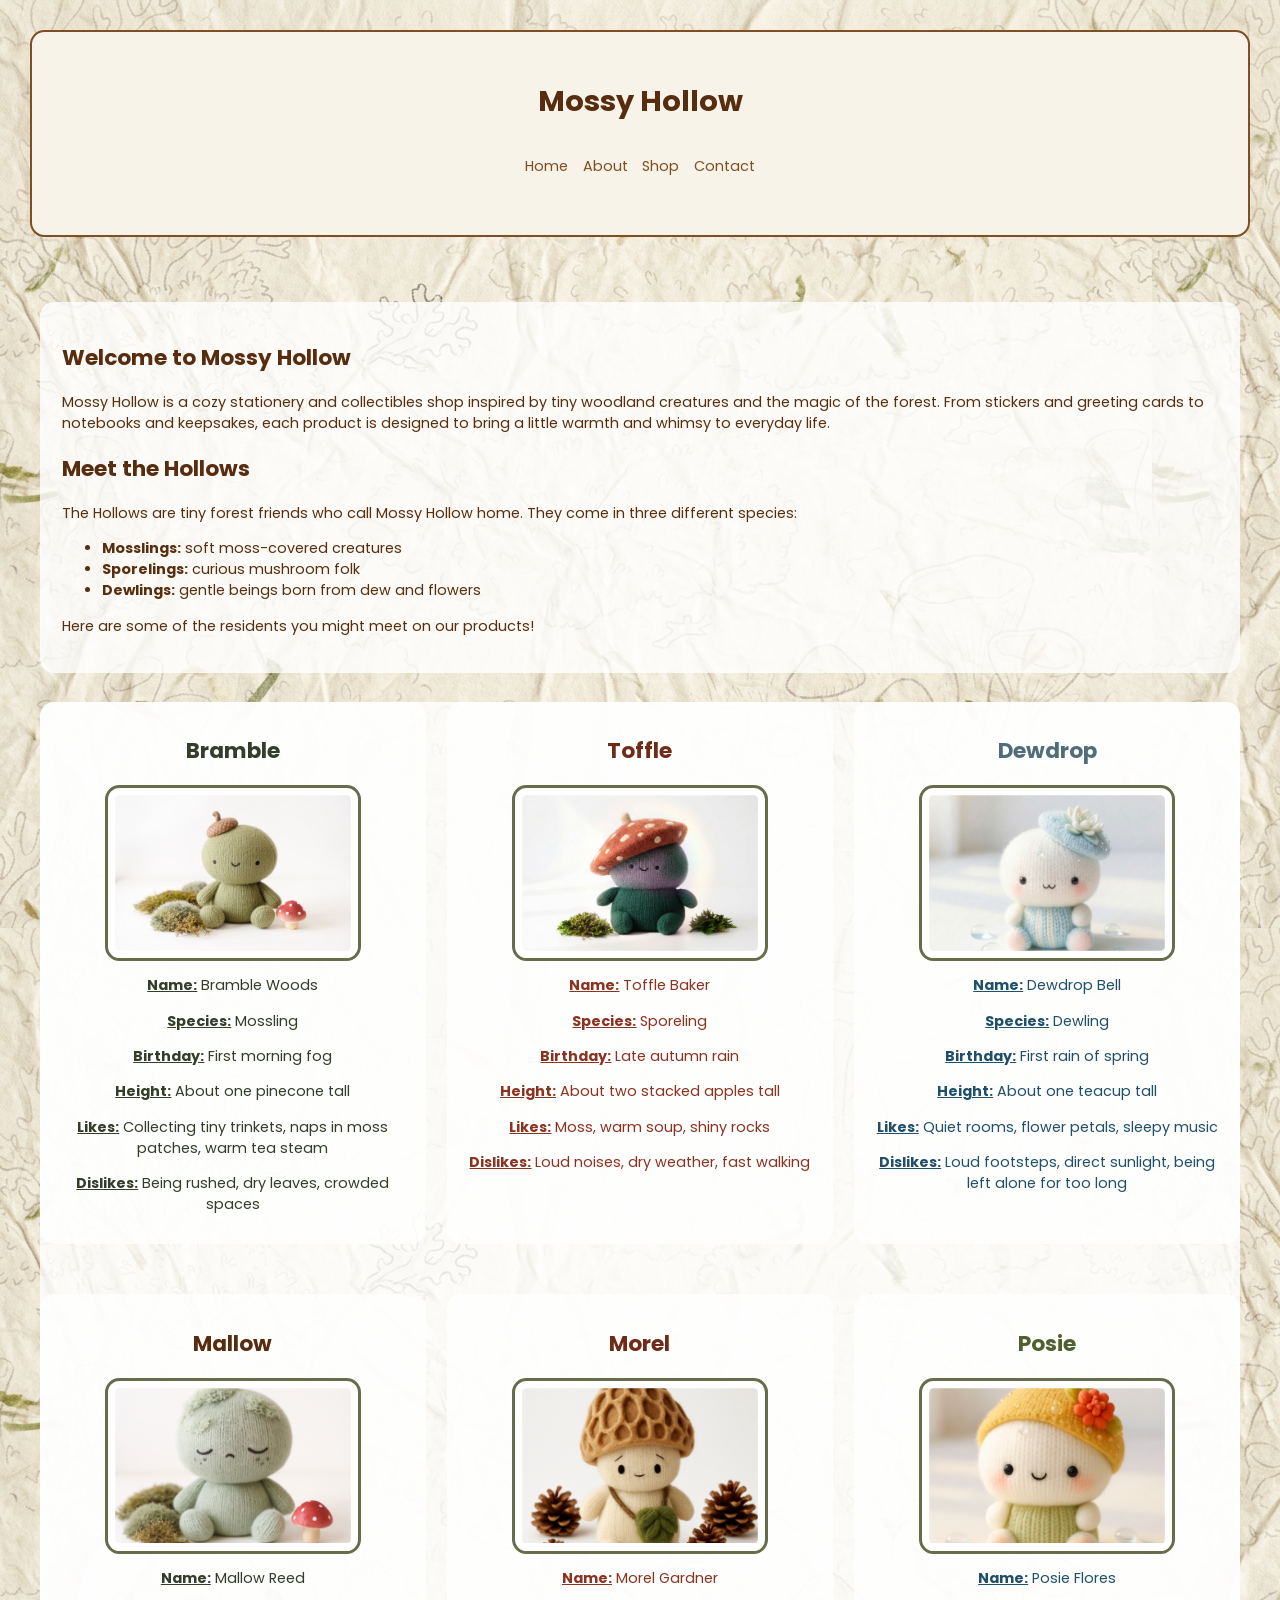
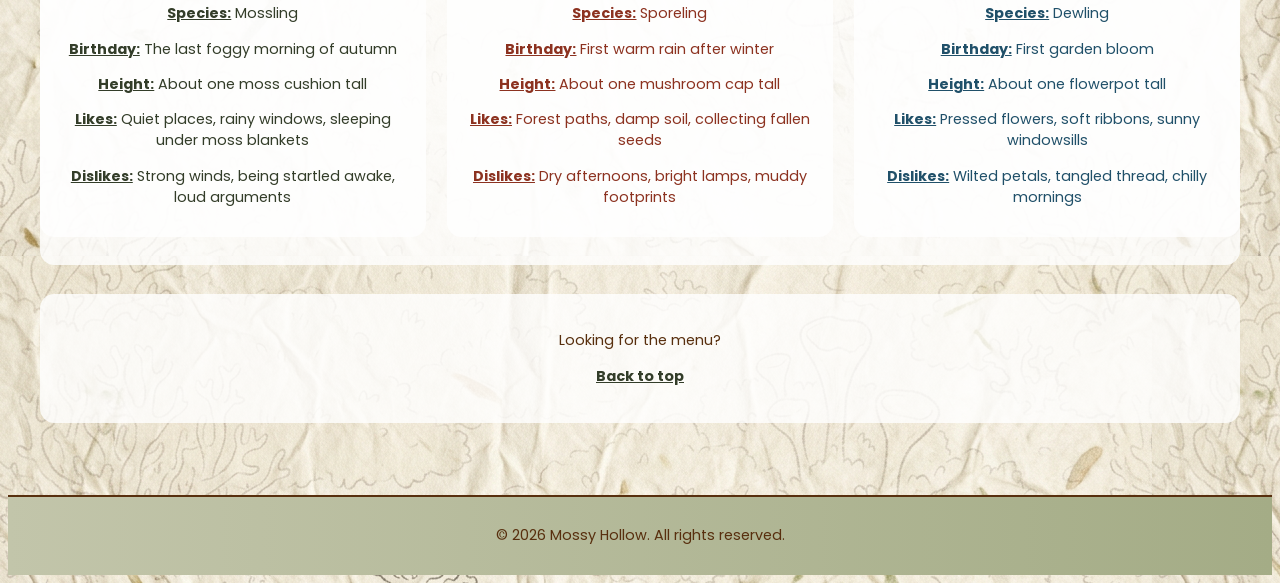
==== commit 0998989a: "module 9" ====
--- a/index.html
+++ b/index.html
@@ -43,57 +43,117 @@
 
     <!-- 2. main -->
     <!--creature introduction-->
-    <main class="home-grid">
+    <main>
         <section class="welcome-hook">
-            <h2>Cozy Stationery and Collectibles</h2>
-            <p>Discover our unique collection of stationery and collectibles inspired by tiny forest creatures!</p>
+            <h2>Welcome to Mossy Hollow</h2>
+
+            <p>
+                Mossy Hollow is a cozy stationery and collectibles shop inspired by tiny
+                woodland creatures and the magic of the forest. From stickers and greeting
+                cards to notebooks and keepsakes, each product is designed to bring a
+                little warmth and whimsy to everyday life.
+            </p>
+
             <h2>Meet the Hollows</h2>
-            <p>Our Hollows are the heart of our shop. Each Hollow is unique and has its own personality! We have:</p>
+
+            <p>
+                The Hollows are tiny forest friends who call Mossy Hollow home. They come
+                in three different species:
+            </p>
+
             <ul>
-                <li><a href="#mossling">Mosslings</a></li>
-                <li><a href="#sporeling">Sporelings</a></li>
-                <li><a href="#dewling">Dewlings</a></li>
+                <li><strong>Mosslings:</strong> soft moss-covered creatures</li>
+                <li><strong>Sporelings:</strong> curious mushroom folk</li>
+                <li><strong>Dewlings:</strong> gentle beings born from dew and flowers</li>
             </ul>
-            <!--Maybe later expand on a catchier story.-->
+
+            <p>
+                Here are some of the residents you might meet on our products!
+            </p>
         </section>
 
         <!--Creature #1 Mossling-->
-        <section id="mossling">
-            <h2>Mossling</h2>
-            <img src="images/characters/mossling.png" alt="Mossling forest character">
-            <!--<p>Character traits for Mossling</p>-->
-            <p>Name: Bramble</p>
-            <p>Species: Mossling</p>
-            <p>Birthday: First morning fog</p>
-            <p>Height: About one pinecone tall</p>
-            <p>Likes: Collecting tiny trinkets, naps in moss patches, warm tea steam</p>
-            <p>Dislikes: Being rushed, dry leaves, crowded spaces</p>
-        </section>
+        <section class="creature-grid">
+            <section id="mossling" class="creature-card">
+                <h2>Bramble</h2>
+                <img src="images/characters/mossling.png" alt="Mossling forest character">
+                <!--<p>Character traits for Mossling</p>-->
+                <p><span class="creature-info-label">Name:</span> Bramble Woods</p>
+                <p><span class="creature-info-label">Species:</span> Mossling</p>
+                <p><span class="creature-info-label">Birthday:</span> First morning fog</p>
+                <p><span class="creature-info-label">Height:</span> About one pinecone tall</p>
+                <p><span class="creature-info-label">Likes:</span> Collecting tiny trinkets, naps in moss patches, warm
+                    tea
+                    steam</p>
+                <p><span class="creature-info-label">Dislikes:</span> Being rushed, dry leaves, crowded spaces</p>
+            </section>
 
-        <!--Creature #2 Sporeling-->
-        <section id="sporeling">
-            <h2>Sporeling</h2>
-            <img src="images/characters/sporeling.png" alt="Sporeling forest character">
-            <!--<p>Character traits for Sporeling</p>-->
-            <p>Name: Toffle</p>
-            <p>Species: Sporeling</p>
-            <p>Birthday: Late autumn rain</p>
-            <p>Height: About two stacked apples tall</p>
-            <p>Likes: Moss, warm soup, shiny rocks</p>
-            <p>Dislikes: Loud noises, dry weather, fast walking</p>
-        </section>
+            <!--Creature #2 Sporeling-->
+            <section id="sporeling" class="creature-card">
+                <h2>Toffle</h2>
+                <img src="images/characters/sporeling.png" alt="Sporeling forest character">
+                <!--<p>Character traits for Sporeling</p>-->
+                <p><span class="creature-info-label">Name:</span> Toffle Baker</p>
+                <p><span class="creature-info-label">Species:</span> Sporeling</p>
+                <p><span class="creature-info-label">Birthday:</span> Late autumn rain</p>
+                <p><span class="creature-info-label">Height:</span> About two stacked apples tall</p>
+                <p><span class="creature-info-label">Likes:</span> Moss, warm soup, shiny rocks</p>
+                <p><span class="creature-info-label">Dislikes:</span> Loud noises, dry weather, fast walking</p>
+            </section>
 
-        <!--Creature #3 Dewling-->
-        <section id="dewling">
-            <h2>Dewling</h2>
-            <img src="images/characters/dewling.png" alt="Dewling forest character">
-            <!--<p>Character traits for Dewling</p>-->
-            <p>Name: Dewdrop</p>
-            <p>Species: Dewling</p>
-            <p>Birthday: First rain of spring</p>
-            <p>Height: About one teacup tall</p>
-            <p>Likes: Quiet rooms, flower petals, sleepy music</p>
-            <p>Dislikes: Loud footsteps, direct sunlight, being left alone for too long</p>
+            <!--Creature #3 Dewling-->
+            <section id="dewling" class="creature-card">
+                <h2>Dewdrop</h2>
+                <img src="images/characters/dewling.png" alt="Dewling forest character">
+                <!--<p>Character traits for Dewling</p>-->
+                <p><span class="creature-info-label">Name:</span> Dewdrop Bell</p>
+                <p><span class="creature-info-label">Species:</span> Dewling</p>
+                <p><span class="creature-info-label">Birthday:</span> First rain of spring</p>
+                <p><span class="creature-info-label">Height:</span> About one teacup tall</p>
+                <p><span class="creature-info-label">Likes:</span> Quiet rooms, flower petals, sleepy music</p>
+                <p><span class="creature-info-label">Dislikes:</span> Loud footsteps, direct sunlight, being left alone
+                    for
+                    too long</p>
+            </section>
+
+            <!--Creature #4 Mallow-->
+            <section id="mallow" class="creature-card">
+                <h2>Mallow</h2>
+                <img src="images/characters/mallow.png" alt="Mallow forest character">
+                <p><span class="creature-info-label">Name:</span> Mallow Reed</p>
+                <p><span class="creature-info-label">Species:</span> Mossling</p>
+                <p><span class="creature-info-label">Birthday:</span> The last foggy morning of autumn</p>
+                <p><span class="creature-info-label">Height:</span> About one moss cushion tall</p>
+                <p><span class="creature-info-label">Likes:</span> Quiet places, rainy windows, sleeping under moss
+                    blankets
+                </p>
+                <p><span class="creature-info-label">Dislikes:</span> Strong winds, being startled awake, loud arguments
+                </p>
+            </section>
+
+            <!--Creature #5 Morel-->
+            <section id="morel" class="creature-card">
+                <h2>Morel</h2>
+                <img src="images/characters/morel.png" alt="Morel forest character">
+                <p><span class="creature-info-label">Name:</span> Morel Gardner</p>
+                <p><span class="creature-info-label">Species:</span> Sporeling</p>
+                <p><span class="creature-info-label">Birthday:</span> First warm rain after winter</p>
+                <p><span class="creature-info-label">Height:</span> About one mushroom cap tall</p>
+                <p><span class="creature-info-label">Likes:</span> Forest paths, damp soil, collecting fallen seeds</p>
+                <p><span class="creature-info-label">Dislikes:</span> Dry afternoons, bright lamps, muddy footprints</p>
+            </section>
+
+            <!--Creature #6 Posie-->
+            <section id="posie" class="creature-card">
+                <h2>Posie</h2>
+                <img src="images/characters/posie.png" alt="Posie forest character">
+                <p><span class="creature-info-label">Name:</span> Posie Flores</p>
+                <p><span class="creature-info-label">Species:</span> Dewling</p>
+                <p><span class="creature-info-label">Birthday:</span> First garden bloom</p>
+                <p><span class="creature-info-label">Height:</span> About one flowerpot tall</p>
+                <p><span class="creature-info-label">Likes:</span> Pressed flowers, soft ribbons, sunny windowsills</p>
+                <p><span class="creature-info-label">Dislikes:</span> Wilted petals, tangled thread, chilly mornings</p>
+            </section>
         </section>
 
         <section class="back-to-top">
--- a/styles/theme.css
+++ b/styles/theme.css
@@ -1,3 +1,7 @@
+* {
+    box-sizing: border-box;
+}
+
 /* MODULE 4 - Selectors */
 /* Type Selectors */
 body {
@@ -24,6 +28,18 @@
     color: #205069;
 }
 
+#mallow {
+    color: #333D29;
+}
+
+#morel {
+    color: #8c3220;
+}
+
+#posie {
+    color: #205069;
+}
+
 /* Relational Selector */
 nav a {
     color: #7F4F24;
@@ -38,8 +54,21 @@
     color: #6e2b18;
 }
 
+/* Dewling text color changed to a darker shade for better accessibility. */
 #dewling h2 {
     color: #506e7a;
+}
+
+#mallow h2 {
+    color: #572C0F;
+}
+
+#morel h2 {
+    color: #6e2b18;
+}
+
+#posie h2 {
+    color: #4f5f2f;
 }
 
 /* Combination Selector */
@@ -160,94 +189,6 @@
     margin: 0;
 }
 
-/* Flexbox #2 index.html */
-
-.home-grid {
-    display: grid;
-    grid-template-columns: 1fr 1fr 1fr;
-    grid-template-rows: auto auto auto;
-    grid-template-areas:
-        "welcome-hook welcome-hook welcome-hook"
-        "mossling sporeling dewling"
-        "back-to-top back-to-top back-to-top";
-    gap: 1em;
-}
-
-.welcome-hook {
-    grid-area: welcome-hook;
-}
-
-#mossling {
-    grid-area: mossling;
-}
-
-#sporeling {
-    grid-area: sporeling;
-}
-
-#dewling {
-    grid-area: dewling;
-}
-
-.back-to-top {
-    grid-area: back-to-top;
-}
-
-/*Media Queries*/
-
-/* Tablet and smaller */
-@media (max-width: 48rem) {
-    .home-grid {
-        grid-template-columns: 1fr;
-        grid-template-areas:
-            "welcome-hook"
-            "mossling"
-            "sporeling"
-            "dewling"
-            "back-to-top";
-    }
-
-    #about-columns,
-    #display-images {
-        grid-template-columns: repeat(2, 1fr);
-    }
-
-    img {
-        width: 70%;
-    }
-}
-
-/* Small phones */
-@media (max-width: 30rem) {
-
-    #about-columns,
-    #display-images {
-        grid-template-columns: 1fr;
-    }
-
-    nav ul {
-        flex-direction: column;
-        align-items: center;
-    }
-
-    img {
-        width: 90%;
-    }
-}
-
-#mossling,
-#sporeling,
-#dewling {
-    text-align: center;
-}
-
-#mossling img,
-#sporeling img,
-#dewling img {
-    display: block;
-    margin: 0 auto;
-}
-
 /* Constructive Feedback: Anchor Footer to the bottom of the page */
 html,
 body {
@@ -264,7 +205,7 @@
     margin-top: auto;
 }
 
-/* Constructive Feedback, Increase Link */
+/* Constructive Feedback, Increase Link Visibility */
 .back-to-top {
     text-align: center;
 }
@@ -272,4 +213,62 @@
 .back-to-top a {
     font-weight: bold;
     text-decoration: underline;
+}
+
+/* Constructive Feedback:  Increase creature information readability */
+.creature-info-label {
+    font-weight: bold;
+    text-decoration: underline;
+}
+
+/* New Layout for index.html */
+
+.creature-grid {
+    display: grid;
+    grid-template-columns: repeat(3, minmax(0, 1fr));
+    gap: 1.5em;
+    width: 100%;
+    max-width: 75rem;
+    margin: 0 auto 2em;
+    padding: 0;
+}
+
+.creature-card {
+    text-align: center;
+    padding: 1em;
+}
+
+.creature-card img {
+    display: block;
+    margin: 0 auto;
+    width: 100%;
+    max-width: 16rem;
+    height: 11rem;
+    object-fit: cover;
+}
+
+.welcome-hook,
+.back-to-top {
+    width: 100%;
+    max-width: 75rem;
+    margin: 0 auto 2em;
+}
+
+main {
+    width: 100%;
+    max-width: 90rem;
+    margin: 1.5em auto;
+    padding: 1.5em;
+}
+
+@media (max-width: 48rem) {
+    .creature-grid {
+        grid-template-columns: repeat(2, 1fr);
+    }
+}
+
+@media (max-width: 30rem) {
+    .creature-grid {
+        grid-template-columns: 1fr;
+    }
 }
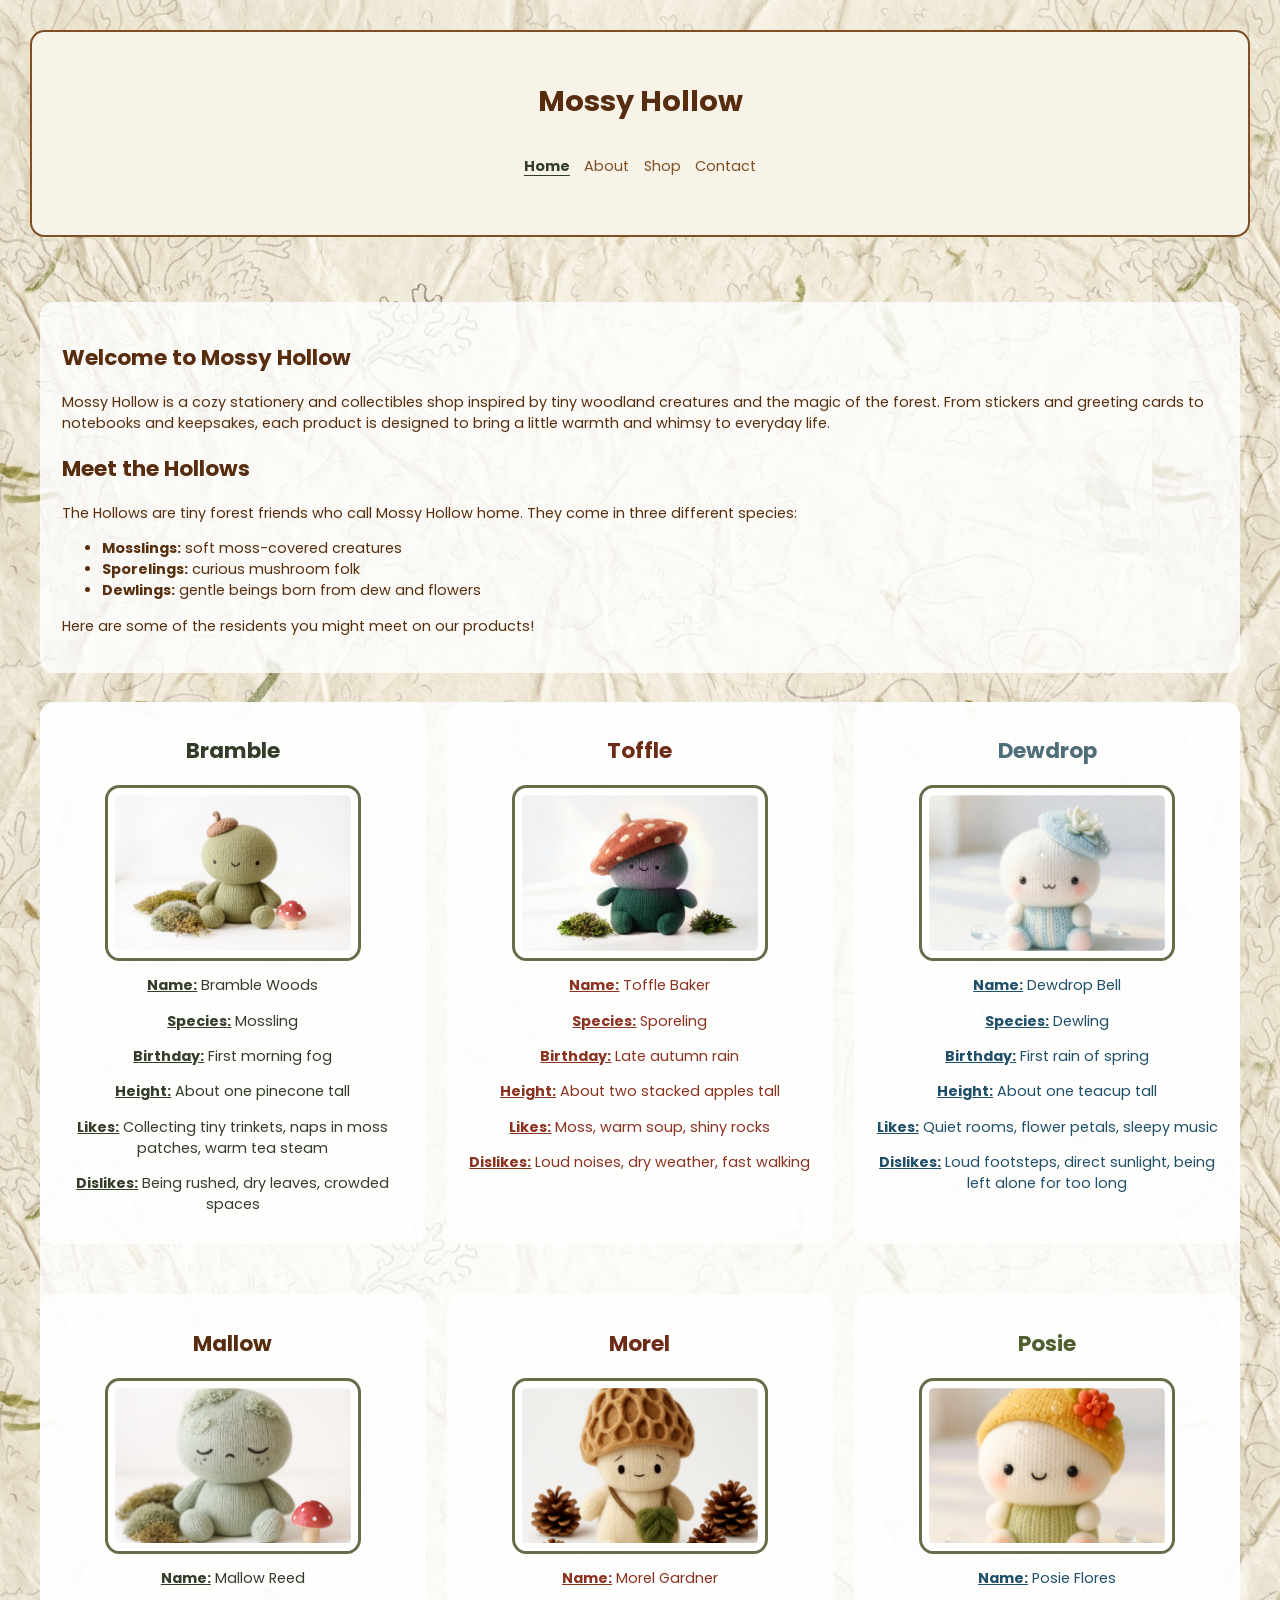
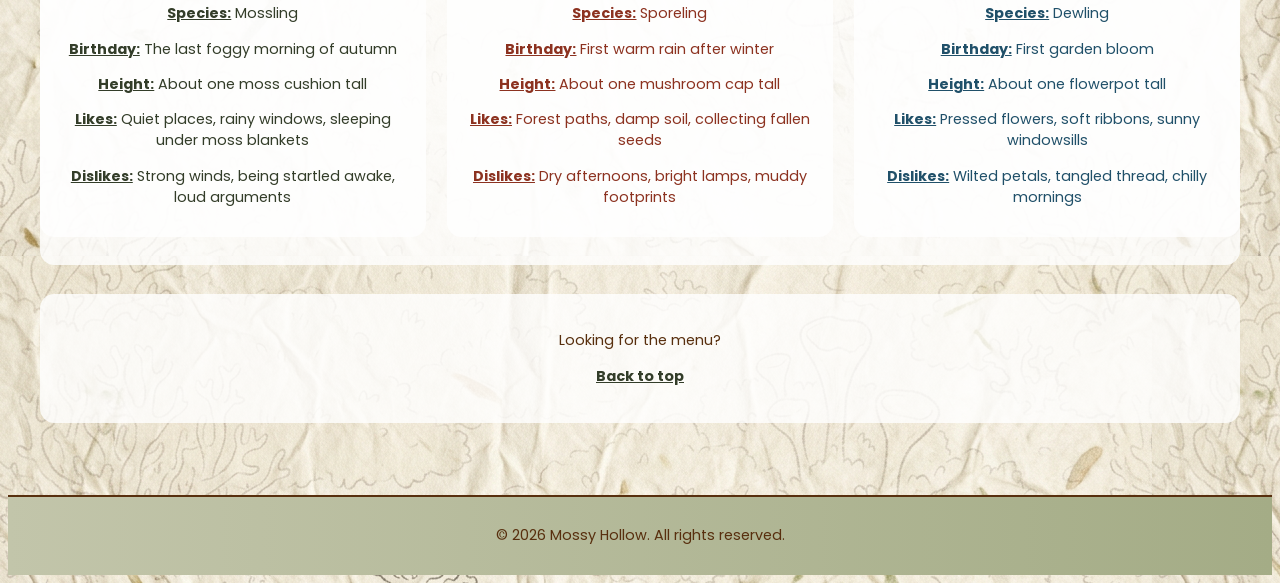
==== commit 821f22f3: "final" ====
--- a/index.html
+++ b/index.html
@@ -17,6 +17,11 @@
     <link
         href="https://fonts.googleapis.com/css2?family=Poppins:ital,wght@0,100;0,200;0,300;0,400;0,500;0,600;0,700;0,800;0,900;1,100;1,200;1,300;1,400;1,500;1,600;1,700;1,800;1,900&display=swap"
         rel="stylesheet">
+    <!--favicon-->
+    <link rel="apple-touch-icon" sizes="180x180" href="images/favicon/apple-touch-icon.png">
+    <link rel="icon" type="image/png" sizes="32x32" href="images/favicon/favicon-32x32.png">
+    <link rel="icon" type="image/png" sizes="16x16" href="images/favicon/favicon-16x16.png">
+    <link rel="manifest" href="images/favicon/site.webmanifest">
     <!--link to external CSS file-->
     <link rel="stylesheet" href="styles/theme.css">
 </head>
@@ -28,11 +33,9 @@
         <!--you only want one h1 per page, to not confuse the browser/user-->
         <h1>Mossy Hollow</h1>
 
-
-        <!--NAV GOES HERE-->
         <nav>
             <ul>
-                <li><a href="index.html">Home</a></li>
+                <li><a href="index.html" aria-current="page">Home</a></li>
                 <li><a href="pages/about.html">About</a></li>
                 <li><a href="pages/shop.html">Shop</a></li>
                 <li><a href="pages/contact.html">Contact</a></li>
@@ -76,8 +79,7 @@
         <section class="creature-grid">
             <section id="mossling" class="creature-card">
                 <h2>Bramble</h2>
-                <img src="images/characters/mossling.png" alt="Mossling forest character">
-                <!--<p>Character traits for Mossling</p>-->
+                <img src="images/characters/mossling.png" alt="Bramble Woods, a mossling forest character">
                 <p><span class="creature-info-label">Name:</span> Bramble Woods</p>
                 <p><span class="creature-info-label">Species:</span> Mossling</p>
                 <p><span class="creature-info-label">Birthday:</span> First morning fog</p>
@@ -91,8 +93,7 @@
             <!--Creature #2 Sporeling-->
             <section id="sporeling" class="creature-card">
                 <h2>Toffle</h2>
-                <img src="images/characters/sporeling.png" alt="Sporeling forest character">
-                <!--<p>Character traits for Sporeling</p>-->
+                <img src="images/characters/sporeling.png" alt="Toffle Baker, a sporeling forest character">
                 <p><span class="creature-info-label">Name:</span> Toffle Baker</p>
                 <p><span class="creature-info-label">Species:</span> Sporeling</p>
                 <p><span class="creature-info-label">Birthday:</span> Late autumn rain</p>
@@ -104,8 +105,7 @@
             <!--Creature #3 Dewling-->
             <section id="dewling" class="creature-card">
                 <h2>Dewdrop</h2>
-                <img src="images/characters/dewling.png" alt="Dewling forest character">
-                <!--<p>Character traits for Dewling</p>-->
+                <img src="images/characters/dewling.png" alt="Dewdrop Bell, a dewling forest character">
                 <p><span class="creature-info-label">Name:</span> Dewdrop Bell</p>
                 <p><span class="creature-info-label">Species:</span> Dewling</p>
                 <p><span class="creature-info-label">Birthday:</span> First rain of spring</p>
@@ -119,7 +119,7 @@
             <!--Creature #4 Mallow-->
             <section id="mallow" class="creature-card">
                 <h2>Mallow</h2>
-                <img src="images/characters/mallow.png" alt="Mallow forest character">
+                <img src="images/characters/mallow.png" alt="Mallow Reed, a mossling forest character">
                 <p><span class="creature-info-label">Name:</span> Mallow Reed</p>
                 <p><span class="creature-info-label">Species:</span> Mossling</p>
                 <p><span class="creature-info-label">Birthday:</span> The last foggy morning of autumn</p>
@@ -134,7 +134,7 @@
             <!--Creature #5 Morel-->
             <section id="morel" class="creature-card">
                 <h2>Morel</h2>
-                <img src="images/characters/morel.png" alt="Morel forest character">
+                <img src="images/characters/morel.png" alt="Morel Gardner, a sporeling forest character">
                 <p><span class="creature-info-label">Name:</span> Morel Gardner</p>
                 <p><span class="creature-info-label">Species:</span> Sporeling</p>
                 <p><span class="creature-info-label">Birthday:</span> First warm rain after winter</p>
@@ -146,7 +146,7 @@
             <!--Creature #6 Posie-->
             <section id="posie" class="creature-card">
                 <h2>Posie</h2>
-                <img src="images/characters/posie.png" alt="Posie forest character">
+                <img src="images/characters/posie.png" alt="Posie Flores, a dewling forest character">
                 <p><span class="creature-info-label">Name:</span> Posie Flores</p>
                 <p><span class="creature-info-label">Species:</span> Dewling</p>
                 <p><span class="creature-info-label">Birthday:</span> First garden bloom</p>
@@ -170,4 +170,4 @@
     </footer>
 </body>
 
-</html>+</html>
--- a/styles/theme.css
+++ b/styles/theme.css
@@ -261,6 +261,23 @@
     padding: 1.5em;
 }
 
+/*Identifies the page currently being viewed */
+nav a[aria-current="page"] {
+    color: #333D29;
+    font-weight: bold;
+    text-decoration: underline;
+    text-underline-offset: 0.3em;
+}
+
+/* Visible keyboard focus indicator */
+a:focus-visible,
+button:focus-visible,
+input:focus-visible,
+select:focus-visible {
+    outline: 0.2em solid #8c3220;
+    outline-offset: 0.2em;
+}
+
 @media (max-width: 48rem) {
     .creature-grid {
         grid-template-columns: repeat(2, 1fr);
